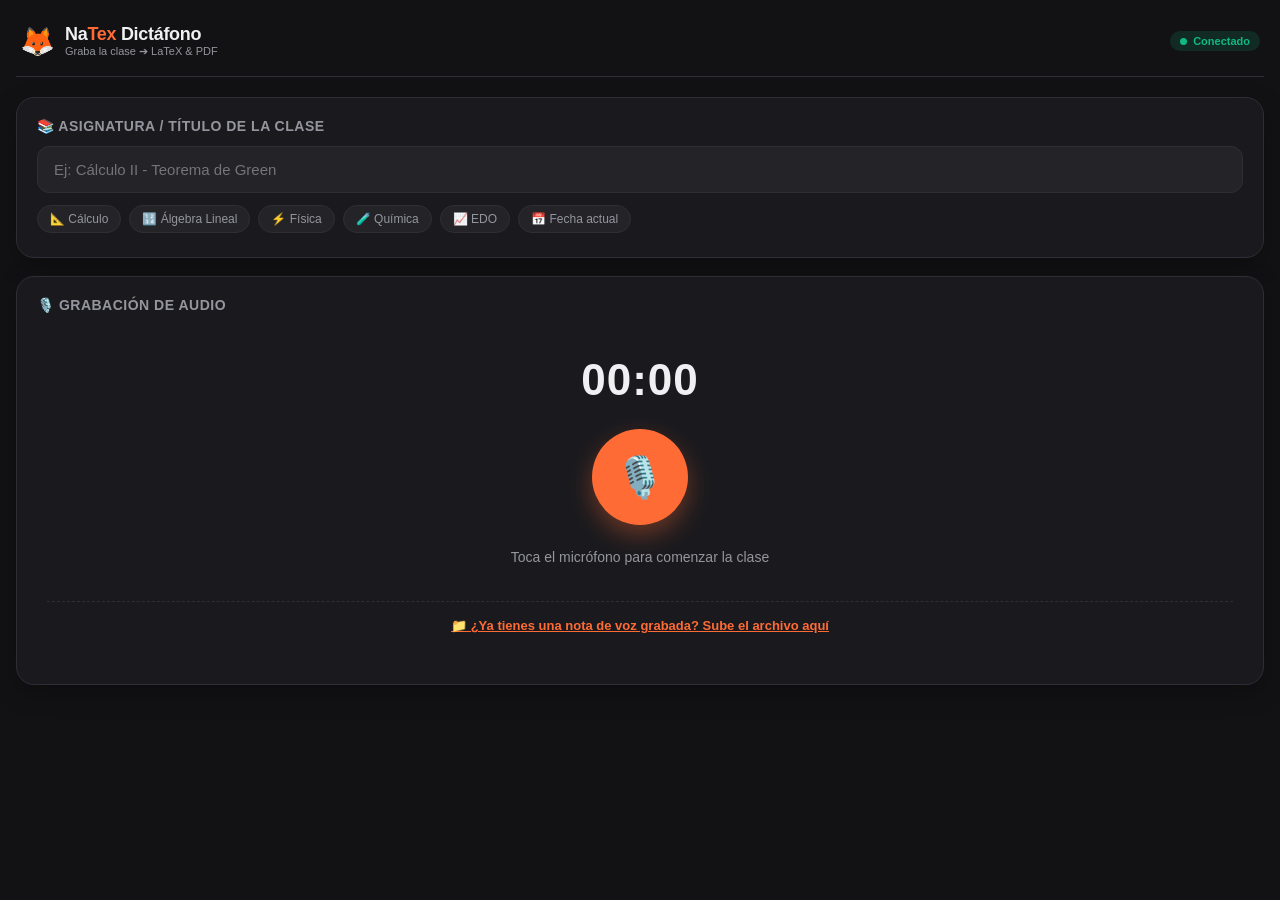
==== static/voice.html @ cf0a9308 "feat: release oficial v0.1 de NaTex Studio 🦊" ====
<!DOCTYPE html>
<html lang="es">
<head>
    <meta charset="UTF-8">
    <meta name="viewport" content="width=device-width, initial-scale=1.0, maximum-scale=1.0, user-scalable=no">
    <title>NaTex · Dictáfono de Clases a LaTeX</title>
    <link rel="icon" href="data:image/svg+xml,<svg xmlns=%22http://www.w3.org/2000/svg%22 viewBox=%220%22><text y=%2226%22 font-size=%2226%22>🎙️</text></svg>">
    <style>
        :root {
            --bg-body: #121214;
            --bg-card: #1a1a1e;
            --bg-card-subtle: #232328;
            --fox-orange: #FF6B35;
            --fox-orange-glow: rgba(255, 107, 53, 0.35);
            --fox-orange-hover: #ff7d4d;
            --text-main: #f0f0f2;
            --text-muted: #95959e;
            --border-color: #2e2e36;
            --success: #10B981;
            --error: #EF4444;
            --radius-lg: 18px;
            --radius-md: 12px;
            --radius-sm: 8px;
        }

        * {
            box-sizing: border-box;
            margin: 0;
            padding: 0;
            font-family: -apple-system, BlinkMacSystemFont, "Segoe UI", Roboto, Helvetica, Arial, sans-serif;
            -webkit-tap-highlight-color: transparent;
        }

        body {
            background-color: var(--bg-body);
            color: var(--text-main);
            min-height: 100vh;
            display: flex;
            flex-direction: column;
            padding: 16px;
            padding-bottom: 40px;
        }

        .header {
            display: flex;
            align-items: center;
            justify-content: space-between;
            padding: 8px 4px 18px 4px;
            border-bottom: 1px solid var(--border-color);
            margin-bottom: 20px;
        }

        .header-brand {
            display: flex;
            align-items: center;
            gap: 10px;
        }

        .header-logo {
            font-size: 28px;
        }

        .header-title {
            font-size: 18px;
            font-weight: 700;
            letter-spacing: -0.3px;
        }

        .header-title span {
            color: var(--fox-orange);
        }

        .header-subtitle {
            font-size: 11px;
            color: var(--text-muted);
        }

        .server-pill {
            font-size: 11px;
            padding: 4px 10px;
            border-radius: 20px;
            background: rgba(16, 185, 129, 0.15);
            color: var(--success);
            font-weight: 600;
            display: flex;
            align-items: center;
            gap: 6px;
        }

        .server-pill.offline {
            background: rgba(239, 68, 68, 0.15);
            color: var(--error);
        }

        .server-pill::before {
            content: '';
            width: 7px;
            height: 7px;
            border-radius: 50%;
            background: currentColor;
            display: inline-block;
        }

        .card {
            background: var(--bg-card);
            border: 1px solid var(--border-color);
            border-radius: var(--radius-lg);
            padding: 20px;
            margin-bottom: 18px;
            box-shadow: 0 8px 24px rgba(0, 0, 0, 0.25);
        }

        .card-title {
            font-size: 14px;
            font-weight: 600;
            color: var(--text-muted);
            text-transform: uppercase;
            letter-spacing: 0.5px;
            margin-bottom: 12px;
            display: flex;
            align-items: center;
            gap: 8px;
        }

        .input-group {
            margin-bottom: 12px;
        }

        .input-field {
            width: 100%;
            background: var(--bg-card-subtle);
            border: 1px solid var(--border-color);
            border-radius: var(--radius-md);
            padding: 14px 16px;
            color: var(--text-main);
            font-size: 15px;
            outline: none;
            transition: border-color 0.2s, box-shadow 0.2s;
        }

        .input-field:focus {
            border-color: var(--fox-orange);
            box-shadow: 0 0 0 3px var(--fox-orange-glow);
        }

        .chips-container {
            display: flex;
            gap: 8px;
            overflow-x: auto;
            padding-bottom: 4px;
            scrollbar-width: none;
        }
        .chips-container::-webkit-scrollbar { display: none; }

        .chip {
            background: var(--bg-card-subtle);
            border: 1px solid var(--border-color);
            color: var(--text-muted);
            font-size: 12px;
            padding: 6px 12px;
            border-radius: 20px;
            white-space: nowrap;
            cursor: pointer;
            transition: all 0.2s;
        }

        .chip:hover, .chip:active {
            background: var(--fox-orange);
            color: #fff;
            border-color: var(--fox-orange);
        }

        /* Área de Grabación */
        .recording-box {
            display: flex;
            flex-direction: column;
            align-items: center;
            justify-content: center;
            padding: 30px 10px;
            text-align: center;
        }

        .timer-display {
            font-size: 44px;
            font-weight: 800;
            letter-spacing: 1px;
            font-variant-numeric: tabular-nums;
            margin-bottom: 24px;
            color: var(--text-main);
        }

        .timer-display.recording {
            color: var(--fox-orange);
            text-shadow: 0 0 20px var(--fox-orange-glow);
        }

        .mic-btn-wrapper {
            position: relative;
            margin-bottom: 24px;
        }

        .mic-pulse-ring {
            position: absolute;
            top: -15px;
            left: -15px;
            right: -15px;
            bottom: -15px;
            border-radius: 50%;
            border: 3px solid var(--fox-orange);
            opacity: 0;
            pointer-events: none;
        }

        .recording .mic-pulse-ring {
            animation: pulse-ring 1.8s infinite ease-out;
        }

        @keyframes pulse-ring {
            0% { transform: scale(0.9); opacity: 0.8; }
            50% { transform: scale(1.3); opacity: 0.2; }
            100% { transform: scale(1.5); opacity: 0; }
        }

        .btn-mic {
            width: 96px;
            height: 96px;
            border-radius: 50%;
            border: none;
            background: var(--fox-orange);
            color: white;
            font-size: 40px;
            display: flex;
            align-items: center;
            justify-content: center;
            cursor: pointer;
            box-shadow: 0 10px 25px var(--fox-orange-glow);
            transition: transform 0.2s, background 0.2s;
            position: relative;
            z-index: 2;
        }

        .btn-mic:active {
            transform: scale(0.92);
        }

        .btn-mic.recording {
            background: var(--error);
            box-shadow: 0 10px 25px rgba(239, 68, 68, 0.4);
            animation: breathe 1.5s infinite alternate;
        }

        @keyframes breathe {
            0% { transform: scale(1); }
            100% { transform: scale(1.06); }
        }

        .record-status-label {
            font-size: 14px;
            color: var(--text-muted);
            margin-bottom: 16px;
            font-weight: 500;
        }

        .recording-controls {
            display: flex;
            gap: 14px;
            margin-top: 10px;
        }

        .btn-action {
            display: flex;
            align-items: center;
            justify-content: center;
            gap: 8px;
            padding: 12px 20px;
            border-radius: var(--radius-md);
            border: 1px solid var(--border-color);
            background: var(--bg-card-subtle);
            color: var(--text-main);
            font-size: 14px;
            font-weight: 600;
            cursor: pointer;
            transition: all 0.2s;
        }

        .btn-action:active {
            transform: scale(0.96);
        }

        .btn-primary-action {
            background: var(--fox-orange);
            color: #fff;
            border: none;
            box-shadow: 0 6px 18px var(--fox-orange-glow);
            width: 100%;
            padding: 16px;
            font-size: 16px;
            border-radius: var(--radius-md);
            margin-top: 14px;
        }

        .btn-primary-action:disabled {
            opacity: 0.5;
            cursor: not-allowed;
            box-shadow: none;
        }

        audio {
            width: 100%;
            margin-top: 16px;
            border-radius: var(--radius-md);
            outline: none;
        }

        .upload-alternative {
            text-align: center;
            padding-top: 14px;
            border-top: 1px dashed var(--border-color);
            margin-top: 20px;
            width: 100%;
        }

        .upload-alternative-btn {
            background: none;
            border: none;
            color: var(--fox-orange);
            font-size: 13px;
            cursor: pointer;
            font-weight: 600;
            text-decoration: underline;
        }

        /* Panel de progreso */
        .progress-box {
            display: none;
            flex-direction: column;
            gap: 14px;
            margin-top: 20px;
        }

        .step-item {
            display: flex;
            align-items: center;
            gap: 12px;
            font-size: 13.5px;
            color: var(--text-muted);
            padding: 10px 14px;
            border-radius: var(--radius-md);
            background: var(--bg-card-subtle);
            border: 1px solid var(--border-color);
        }

        .step-item.active {
            color: var(--fox-orange);
            border-color: var(--fox-orange);
            background: rgba(255, 107, 53, 0.08);
            font-weight: 600;
        }

        .step-item.done {
            color: var(--success);
            border-color: rgba(16, 185, 129, 0.4);
            background: rgba(16, 185, 129, 0.08);
        }

        .spinner {
            width: 18px;
            height: 18px;
            border: 2px solid rgba(255, 107, 53, 0.3);
            border-top-color: var(--fox-orange);
            border-radius: 50%;
            animation: spin 0.8s linear infinite;
        }

        @keyframes spin {
            to { transform: rotate(360deg); }
        }

        /* Resultado de éxito */
        .result-box {
            display: none;
            flex-direction: column;
            gap: 16px;
        }

        .success-badge {
            display: flex;
            align-items: center;
            gap: 12px;
            background: rgba(16, 185, 129, 0.12);
            border: 1px solid rgba(16, 185, 129, 0.3);
            padding: 16px;
            border-radius: var(--radius-md);
            color: var(--success);
        }

        .success-badge .icon {
            font-size: 32px;
        }

        .format-card {
            background: var(--bg-card-subtle);
            border: 1px solid var(--border-color);
            border-radius: var(--radius-md);
            padding: 14px;
            font-size: 13px;
        }

        .format-title {
            color: var(--fox-orange);
            font-weight: 700;
            margin-bottom: 6px;
        }

        .format-list {
            margin-left: 20px;
            line-height: 1.6;
            color: var(--text-muted);
        }

        /* Banner de Clave Gemini */
        .api-key-banner {
            display: none;
            background: rgba(255, 107, 53, 0.1);
            border: 1px solid var(--fox-orange);
            border-radius: var(--radius-md);
            padding: 14px;
            margin-bottom: 18px;
        }

        .api-key-banner h4 {
            color: var(--fox-orange);
            font-size: 14px;
            margin-bottom: 6px;
        }

        .api-key-banner p {
            font-size: 12px;
            color: var(--text-muted);
            margin-bottom: 10px;
        }

        .api-key-input-row {
            display: flex;
            gap: 8px;
        }

        .hidden { display: none !important; }
    </style>
</head>
<body>

    <header class="header">
        <div class="header-brand">
            <div class="header-logo">🦊</div>
            <div>
                <div class="header-title">Na<span>Tex</span> Dictáfono</div>
                <div class="header-subtitle">Graba la clase ➔ LaTeX & PDF</div>
            </div>
        </div>
        <div class="server-pill" id="serverPill">Conectado</div>
    </header>

    <!-- Banner si falta la clave Gemini -->
    <div class="api-key-banner" id="apiKeyBanner">
        <h4>🔑 Clave Gratuita de Gemini Requerida</h4>
        <p>Para transcribir el audio y generar el código LaTeX de la clase, ingresa tu clave gratuita de <a href="https://aistudio.google.com/app/apikey" target="_blank" style="color:var(--fox-orange);">Google AI Studio</a>:</p>
        <div class="api-key-input-row">
            <input type="password" id="inputVoiceApiKey" class="input-field" placeholder="Pega tu API Key de Gemini...">
            <button class="btn-action" id="btnSaveKey" style="background:var(--fox-orange); color:#fff; border:none;">Guardar</button>
        </div>
    </div>

    <!-- Tarjeta de Título del Apunte -->
    <div class="card" id="cardMetadata">
        <div class="card-title">📚 Asignatura / Título de la Clase</div>
        <div class="input-group">
            <input type="text" id="classTitleInput" class="input-field" placeholder="Ej: Cálculo II - Teorema de Green">
        </div>
        <div class="chips-container">
            <button class="chip" onclick="setTitle('Cálculo')">📐 Cálculo</button>
            <button class="chip" onclick="setTitle('Álgebra Lineal')">🔢 Álgebra Lineal</button>
            <button class="chip" onclick="setTitle('Física')">⚡ Física</button>
            <button class="chip" onclick="setTitle('Química')">🧪 Química</button>
            <button class="chip" onclick="setTitle('Ecuaciones Diferenciales')">📈 EDO</button>
            <button class="chip" onclick="setDateTimeTitle()">📅 Fecha actual</button>
        </div>
    </div>

    <!-- Tarjeta del Dictáfono / Grabación -->
    <div class="card" id="cardRecorder">
        <div class="card-title">🎙️ Grabación de Audio</div>
        
        <div class="recording-box" id="recordingBox">
            <div class="timer-display" id="timerDisplay">00:00</div>
            
            <div class="mic-btn-wrapper">
                <div class="mic-pulse-ring" id="pulseRing"></div>
                <button class="btn-mic" id="btnMicToggle" title="Toca para grabar">
                    <span id="micIcon">🎙️</span>
                </button>
            </div>

            <div class="record-status-label" id="recordStatusLabel">Toca el micrófono para comenzar la clase</div>

            <div class="recording-controls hidden" id="recordControls">
                <button class="btn-action" id="btnPauseRecord">⏸️ Pausar</button>
                <button class="btn-action" id="btnStopRecord" style="color:var(--error); border-color:var(--error);">⏹️ Finalizar</button>
            </div>

            <audio id="audioPreview" controls class="hidden"></audio>

            <button class="btn-primary-action hidden" id="btnProcessVoice">
                ✨ Transcribir y Crear Apunte LaTeX
            </button>

            <div class="upload-alternative" id="uploadAlternative">
                <input type="file" id="fileAudioUpload" accept="audio/*" style="display:none;">
                <button class="upload-alternative-btn" onclick="document.getElementById('fileAudioUpload').click()">
                    📁 ¿Ya tienes una nota de voz grabada? Sube el archivo aquí
                </button>
            </div>
        </div>

        <!-- Estados del progreso IA -->
        <div class="progress-box" id="progressBox">
            <div class="step-item" id="stepUpload">
                <div class="step-icon">📤</div>
                <div class="step-label">1. Subiendo audio de la clase al servidor NaTex...</div>
            </div>
            <div class="step-item" id="stepGemini">
                <div class="step-icon">🧠</div>
                <div class="step-label">2. Gemini analizando audio y extrayendo conceptos matemáticos...</div>
            </div>
            <div class="step-item" id="stepLatex">
                <div class="step-icon">📝</div>
                <div class="step-label">3. Redactando Apunte LaTeX estructurado (Transcripción, Temas y Resumen)...</div>
            </div>
            <div class="step-item" id="stepCompile">
                <div class="step-icon">⚡</div>
                <div class="step-label">4. Compilando PDF listo para estudiar con Tectonic...</div>
            </div>
        </div>

        <!-- Resultado Final -->
        <div class="result-box" id="resultBox">
            <div class="success-badge">
                <div class="icon">🎉</div>
                <div>
                    <h3 style="font-size:16px; font-weight:700;">¡Apunte Creado con Éxito!</h3>
                    <p style="font-size:13px; color:var(--text-muted);" id="resultProjectName">Proyecto: Clase_...</p>
                </div>
            </div>

            <div class="format-card">
                <div class="format-title">📋 Estructura Generada en LaTeX:</div>
                <ol class="format-list">
                    <li><strong>Lo que dice textual la grabación:</strong> Transcripción fiel con fórmulas en $...$.</li>
                    <li><strong>Temas principales:</strong> Lista con viñetas \begin{itemize}.</li>
                    <li><strong>Un resumen bien pulido:</strong> Desarrollo pedagógico con teoremas y fórmulas en bloque.</li>
                </ol>
            </div>

            <div style="display:flex; flex-direction:column; gap:10px;">
                <a id="btnViewPdf" href="#" target="_blank" class="btn-primary-action" style="text-align:center; text-decoration:none;">
                    📄 Ver / Descargar PDF de la Clase
                </a>
                <a id="btnOpenEditor" href="/" class="btn-action" style="text-align:center; text-decoration:none; justify-content:center;">
                    💻 Abrir en el Editor NaTex (PC)
                </a>
                <button class="btn-action" onclick="resetRecorder()" style="justify-content:center;">
                    🎙️ Grabar otra clase
                </button>
            </div>
        </div>
    </div>

    <script>
        // Lógica del dictáfono
        let mediaRecorder = null;
        let audioChunks = [];
        let recordedBlob = null;
        let recordingStartTime = 0;
        let timerInterval = null;
        let isPaused = false;
        let base64Audio = null;
        let audioMimeType = 'audio/webm';

        const timerDisplay = document.getElementById('timerDisplay');
        const btnMicToggle = document.getElementById('btnMicToggle');
        const pulseRing = document.getElementById('pulseRing');
        const recordStatusLabel = document.getElementById('recordStatusLabel');
        const recordControls = document.getElementById('recordControls');
        const btnPauseRecord = document.getElementById('btnPauseRecord');
        const btnStopRecord = document.getElementById('btnStopRecord');
        const audioPreview = document.getElementById('audioPreview');
        const btnProcessVoice = document.getElementById('btnProcessVoice');
        const uploadAlternative = document.getElementById('uploadAlternative');
        const fileAudioUpload = document.getElementById('fileAudioUpload');
        const progressBox = document.getElementById('progressBox');
        const resultBox = document.getElementById('resultBox');
        const recordingBox = document.getElementById('recordingBox');
        const apiKeyBanner = document.getElementById('apiKeyBanner');
        const inputVoiceApiKey = document.getElementById('inputVoiceApiKey');
        const btnSaveKey = document.getElementById('btnSaveKey');
        const serverPill = document.getElementById('serverPill');
        const classTitleInput = document.getElementById('classTitleInput');

        // Comprobar estado del servidor y clave Gemini
        async function checkServerStatus() {
            try {
                const res = await fetch('/api/voice/status');
                if (res.ok) {
                    const data = await res.json();
                    serverPill.textContent = data.tunnel_url ? 'Nube Cloudflare ✓' : 'Wi-Fi Local ✓';
                    serverPill.classList.remove('offline');
                    if (!data.has_gemini_key) {
                        apiKeyBanner.style.display = 'block';
                    } else {
                        apiKeyBanner.style.display = 'none';
                    }
                }
            } catch (err) {
                serverPill.textContent = 'Desconectado';
                serverPill.classList.add('offline');
            }
        }

        btnSaveKey.onclick = async () => {
            const key = inputVoiceApiKey.value.trim();
            if (!key) return alert('Por favor ingresa una clave válida.');
            try {
                const res = await fetch('/api/config', {
                    method: 'POST',
                    headers: { 'Content-Type': 'application/json' },
                    body: JSON.stringify({ gemini_api_key: key })
                });
                if (res.ok) {
                    apiKeyBanner.style.display = 'none';
                    alert('¡Clave de Gemini guardada correctamente!');
                }
            } catch (e) {
                alert('Error al guardar la clave: ' + e);
            }
        };

        function setTitle(val) {
            classTitleInput.value = val;
        }

        function setDateTimeTitle() {
            const now = new Date();
            const d = now.toLocaleDateString('es-CL').replace(/\//g, '-');
            const h = now.getHours().toString().padStart(2, '0') + 'h' + now.getMinutes().toString().padStart(2, '0');
            classTitleInput.value = `Clase_${d}_${h}`;
        }

        // Manejo de la grabación
        btnMicToggle.onclick = () => {
            if (!mediaRecorder || mediaRecorder.state === 'inactive') {
                startRecording();
            } else if (mediaRecorder.state === 'recording') {
                stopRecording();
            }
        };

        btnPauseRecord.onclick = () => {
            if (!mediaRecorder) return;
            if (mediaRecorder.state === 'recording') {
                mediaRecorder.pause();
                isPaused = true;
                btnPauseRecord.textContent = '▶️ Reanudar';
                recordStatusLabel.textContent = 'Grabación pausada';
            } else if (mediaRecorder.state === 'paused') {
                mediaRecorder.resume();
                isPaused = false;
                btnPauseRecord.textContent = '⏸️ Pausar';
                recordStatusLabel.textContent = '🎙️ Grabando audio de la clase...';
            }
        };

        btnStopRecord.onclick = () => {
            stopRecording();
        };

        async function startRecording() {
            try {
                const stream = await navigator.mediaDevices.getUserMedia({ audio: true });
                audioChunks = [];
                
                // Priorizar formatos comunes de navegador móvil
                let mime = 'audio/webm';
                if (MediaRecorder.isTypeSupported('audio/webm;codecs=opus')) mime = 'audio/webm;codecs=opus';
                else if (MediaRecorder.isTypeSupported('audio/mp4')) mime = 'audio/mp4';
                else if (MediaRecorder.isTypeSupported('audio/aac')) mime = 'audio/aac';
                
                audioMimeType = mime;
                mediaRecorder = new MediaRecorder(stream, { mimeType: mime });

                mediaRecorder.ondataavailable = e => {
                    if (e.data.size > 0) audioChunks.push(e.data);
                };

                mediaRecorder.onstop = async () => {
                    recordedBlob = new Blob(audioChunks, { type: audioMimeType });
                    const audioUrl = URL.createObjectURL(recordedBlob);
                    audioPreview.src = audioUrl;
                    audioPreview.classList.remove('hidden');
                    btnProcessVoice.classList.remove('hidden');
                    btnProcessVoice.disabled = false;
                    recordStatusLabel.textContent = 'Audio listo para transcribir y convertir a LaTeX';
                    
                    // Convertir a base64
                    const reader = new FileReader();
                    reader.onloadend = () => {
                        const fullBase64 = reader.result;
                        base64Audio = fullBase64.split(',')[1];
                    };
                    reader.readAsDataURL(recordedBlob);

                    // Detener tracks de micrófono
                    stream.getTracks().forEach(t => t.stop());
                };

                mediaRecorder.start(1000);
                recordingStartTime = Date.now();
                clearInterval(timerInterval);
                timerInterval = setInterval(updateTimer, 500);

                // UI Grabando
                btnMicToggle.classList.add('recording');
                document.getElementById('recordingBox').classList.add('recording');
                timerDisplay.classList.add('recording');
                recordStatusLabel.textContent = '🎙️ Grabando clase en vivo...';
                recordControls.classList.remove('hidden');
                audioPreview.classList.add('hidden');
                btnProcessVoice.classList.add('hidden');
                uploadAlternative.classList.add('hidden');
            } catch (err) {
                alert('No se pudo acceder al micrófono. Asegúrate de dar permisos o usar una conexión HTTPS / Local: ' + err.message);
            }
        }

        function stopRecording() {
            if (mediaRecorder && mediaRecorder.state !== 'inactive') {
                mediaRecorder.stop();
            }
            clearInterval(timerInterval);
            btnMicToggle.classList.remove('recording');
            document.getElementById('recordingBox').classList.remove('recording');
            timerDisplay.classList.remove('recording');
            recordControls.classList.add('hidden');
        }

        function updateTimer() {
            if (isPaused) return;
            const elapsed = Math.floor((Date.now() - recordingStartTime) / 1000);
            const mins = Math.floor(elapsed / 60).toString().padStart(2, '0');
            const secs = (elapsed % 60).toString().padStart(2, '0');
            timerDisplay.textContent = `${mins}:${secs}`;
        }

        // Subir archivo de audio pre-grabado
        fileAudioUpload.onchange = e => {
            const file = e.target.files[0];
            if (!file) return;
            audioMimeType = file.type || 'audio/webm';
            const reader = new FileReader();
            reader.onload = () => {
                const fullBase64 = reader.result;
                base64Audio = fullBase64.split(',')[1];
                audioPreview.src = URL.createObjectURL(file);
                audioPreview.classList.remove('hidden');
                btnProcessVoice.classList.remove('hidden');
                btnProcessVoice.disabled = false;
                recordStatusLabel.textContent = `Archivo cargado: ${file.name}`;
                if (!classTitleInput.value) {
                    classTitleInput.value = file.name.replace(/\.[^/.]+$/, "");
                }
            };
            reader.readAsDataURL(file);
        };

        // Procesar audio con Gemini y compilar a LaTeX
        btnProcessVoice.onclick = async () => {
            if (!base64Audio) return alert('Por favor graba o sube un audio primero.');
            
            const title = classTitleInput.value.trim();
            const geminiKey = inputVoiceApiKey.value.trim();

            recordingBox.style.display = 'none';
            progressBox.style.display = 'flex';
            resultBox.style.display = 'none';

            const stepUpload = document.getElementById('stepUpload');
            const stepGemini = document.getElementById('stepGemini');
            const stepLatex = document.getElementById('stepLatex');
            const stepCompile = document.getElementById('stepCompile');

            stepUpload.classList.add('active');

            setTimeout(() => {
                stepUpload.classList.remove('active');
                stepUpload.classList.add('done');
                stepGemini.classList.add('active');
            }, 1200);

            try {
                const response = await fetch('/api/voice/process', {
                    method: 'POST',
                    headers: { 'Content-Type': 'application/json' },
                    body: JSON.stringify({
                        audio_base64: base64Audio,
                        mime_type: audioMimeType,
                        title: title,
                        gemini_api_key: geminiKey
                    })
                });

                const data = await response.json();

                if (!data.success) {
                    alert('Error: ' + data.error);
                    resetRecorder();
                    return;
                }

                stepGemini.classList.remove('active');
                stepGemini.classList.add('done');
                stepLatex.classList.add('done');
                stepCompile.classList.add('done');

                // Mostrar éxito
                setTimeout(() => {
                    progressBox.style.display = 'none';
                    resultBox.style.display = 'flex';
                    document.getElementById('resultProjectName').textContent = `Proyecto creado: ${data.project}`;
                    
                    const btnViewPdf = document.getElementById('btnViewPdf');
                    if (data.has_pdf && data.pdf_url) {
                        btnViewPdf.href = data.pdf_url;
                        btnViewPdf.style.display = 'block';
                    } else {
                        btnViewPdf.style.display = 'none';
                    }

                    const btnOpenEditor = document.getElementById('btnOpenEditor');
                    btnOpenEditor.href = `/?p=${encodeURIComponent(data.project)}`;
                }, 800);

            } catch (err) {
                alert('Error al conectar con el servidor: ' + err.message);
                resetRecorder();
            }
        };

        function resetRecorder() {
            mediaRecorder = null;
            audioChunks = [];
            recordedBlob = null;
            base64Audio = null;
            recordingBox.style.display = 'flex';
            progressBox.style.display = 'none';
            resultBox.style.display = 'none';
            timerDisplay.textContent = '00:00';
            recordStatusLabel.textContent = 'Toca el micrófono para comenzar la clase';
            audioPreview.classList.add('hidden');
            btnProcessVoice.classList.add('hidden');
            uploadAlternative.classList.remove('hidden');
            
            ['stepUpload', 'stepGemini', 'stepLatex', 'stepCompile'].forEach(id => {
                const el = document.getElementById(id);
                el.classList.remove('active', 'done');
            });
        }

        // Inicializar
        checkServerStatus();
    </script>
</body>
</html>
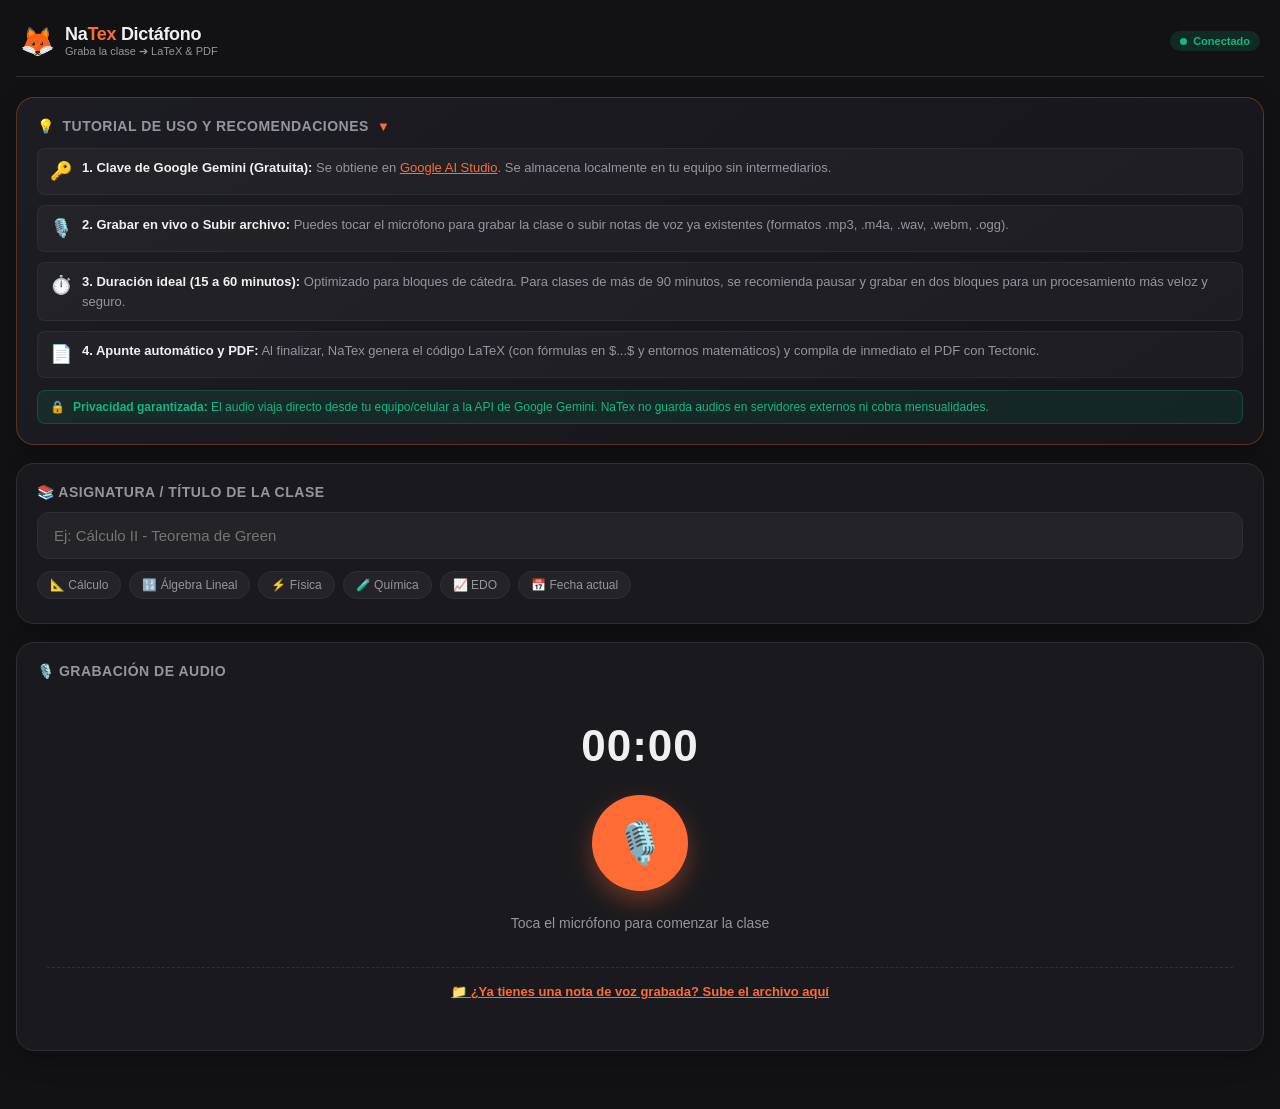
==== commit 62859167: "release: NaTex Studio v1.3.0 con arquitectura modular, instalador oficial y efectos de ambiente" ====
--- a/static/voice.html
+++ b/static/voice.html
@@ -471,6 +471,53 @@
         </div>
     </div>
 
+    <!-- Guía y Tutorial de Uso / Recomendaciones -->
+    <div class="card" id="cardTutorial" style="background: linear-gradient(145deg, rgba(30, 30, 36, 0.95), rgba(22, 22, 26, 0.95)); border: 1px solid rgba(255, 107, 53, 0.3);">
+        <div class="card-title" style="cursor: pointer; user-select: none; margin-bottom: 0;" onclick="toggleTutorial()">
+            <div style="display: flex; align-items: center; gap: 8px;">
+                <span>💡</span>
+                <span>Tutorial de Uso y Recomendaciones</span>
+            </div>
+            <span id="tutorialToggleIcon" style="font-size: 13px; color: var(--fox-orange); transition: transform 0.25s ease;">▼</span>
+        </div>
+        <div id="tutorialContent" style="margin-top: 14px;">
+            <div style="display: grid; grid-template-columns: 1fr; gap: 10px; font-size: 13px; line-height: 1.5; color: var(--text-muted);">
+                <div style="display: flex; gap: 10px; align-items: flex-start; background: rgba(255, 255, 255, 0.03); padding: 9px 12px; border-radius: var(--radius-sm); border: 1px solid rgba(255, 255, 255, 0.05);">
+                    <div style="font-size: 18px;">🔑</div>
+                    <div>
+                        <strong style="color: var(--text-main);">1. Clave de Google Gemini (Gratuita):</strong> Se obtiene en <a href="https://aistudio.google.com/app/apikey" target="_blank" style="color: var(--fox-orange); text-decoration: underline;">Google AI Studio</a>. Se almacena localmente en tu equipo sin intermediarios.
+                    </div>
+                </div>
+
+                <div style="display: flex; gap: 10px; align-items: flex-start; background: rgba(255, 255, 255, 0.03); padding: 9px 12px; border-radius: var(--radius-sm); border: 1px solid rgba(255, 255, 255, 0.05);">
+                    <div style="font-size: 18px;">🎙️</div>
+                    <div>
+                        <strong style="color: var(--text-main);">2. Grabar en vivo o Subir archivo:</strong> Puedes tocar el micrófono para grabar la clase o subir notas de voz ya existentes (formatos <code>.mp3</code>, <code>.m4a</code>, <code>.wav</code>, <code>.webm</code>, <code>.ogg</code>).
+                    </div>
+                </div>
+
+                <div style="display: flex; gap: 10px; align-items: flex-start; background: rgba(255, 255, 255, 0.03); padding: 9px 12px; border-radius: var(--radius-sm); border: 1px solid rgba(255, 255, 255, 0.05);">
+                    <div style="font-size: 18px;">⏱️</div>
+                    <div>
+                        <strong style="color: var(--text-main);">3. Duración ideal (15 a 60 minutos):</strong> Optimizado para bloques de cátedra. Para clases de más de 90 minutos, se recomienda pausar y grabar en dos bloques para un procesamiento más veloz y seguro.
+                    </div>
+                </div>
+
+                <div style="display: flex; gap: 10px; align-items: flex-start; background: rgba(255, 255, 255, 0.03); padding: 9px 12px; border-radius: var(--radius-sm); border: 1px solid rgba(255, 255, 255, 0.05);">
+                    <div style="font-size: 18px;">📄</div>
+                    <div>
+                        <strong style="color: var(--text-main);">4. Apunte automático y PDF:</strong> Al finalizar, NaTex genera el código LaTeX (con fórmulas en <code>$...$</code> y entornos matemáticos) y compila de inmediato el PDF con Tectonic.
+                    </div>
+                </div>
+            </div>
+
+            <div style="margin-top: 12px; padding: 9px 12px; border-radius: var(--radius-sm); background: rgba(16, 185, 129, 0.1); border: 1px solid rgba(16, 185, 129, 0.25); font-size: 12px; color: var(--success); display: flex; align-items: center; gap: 8px;">
+                <span>🔒</span>
+                <span><strong>Privacidad garantizada:</strong> El audio viaja directo desde tu equipo/celular a la API de Google Gemini. NaTex no guarda audios en servidores externos ni cobra mensualidades.</span>
+            </div>
+        </div>
+    </div>
+
     <!-- Tarjeta de Título del Apunte -->
     <div class="card" id="cardMetadata">
         <div class="card-title">📚 Asignatura / Título de la Clase</div>
@@ -606,6 +653,35 @@
         const serverPill = document.getElementById('serverPill');
         const classTitleInput = document.getElementById('classTitleInput');
 
+        function showVoiceToast(message, type = 'info') {
+            let toast = document.getElementById('voiceToastBanner');
+            if (!toast) {
+                toast = document.createElement('div');
+                toast.id = 'voiceToastBanner';
+                toast.style.cssText = 'position:fixed; bottom:20px; left:50%; transform:translateX(-50%) translateY(10px); z-index:99999; padding:12px 18px; border-radius:10px; font-size:13.5px; font-weight:600; box-shadow:0 8px 24px rgba(0,0,0,0.45); transition:all 0.25s ease; opacity:0; pointer-events:none; max-width:90vw; text-align:center;';
+                document.body.appendChild(toast);
+            }
+            toast.style.background = type === 'error' ? '#ef4444' : type === 'success' ? '#10b981' : '#1e293b';
+            toast.style.color = '#ffffff';
+            toast.textContent = (type === 'success' ? '✓ ' : type === 'error' ? '⚠️ ' : 'ℹ️ ') + message;
+            toast.style.opacity = '1';
+            toast.style.transform = 'translateX(-50%) translateY(0)';
+            clearTimeout(window._voiceToastTimer);
+            window._voiceToastTimer = setTimeout(() => {
+                toast.style.opacity = '0';
+                toast.style.transform = 'translateX(-50%) translateY(10px)';
+            }, 3500);
+        }
+
+        function toggleTutorial() {
+            const content = document.getElementById('tutorialContent');
+            const icon = document.getElementById('tutorialToggleIcon');
+            if (!content) return;
+            const isHidden = content.style.display === 'none';
+            content.style.display = isHidden ? 'block' : 'none';
+            if (icon) icon.style.transform = isHidden ? 'rotate(0deg)' : 'rotate(-90deg)';
+        }
+
         // Comprobar estado del servidor y clave Gemini
         async function checkServerStatus() {
             try {
@@ -628,7 +704,7 @@
 
         btnSaveKey.onclick = async () => {
             const key = inputVoiceApiKey.value.trim();
-            if (!key) return alert('Por favor ingresa una clave válida.');
+            if (!key) return showVoiceToast('Por favor ingresa una clave válida.', 'error');
             try {
                 const res = await fetch('/api/config', {
                     method: 'POST',
@@ -637,10 +713,10 @@
                 });
                 if (res.ok) {
                     apiKeyBanner.style.display = 'none';
-                    alert('¡Clave de Gemini guardada correctamente!');
+                    showVoiceToast('¡Clave de Gemini guardada correctamente!', 'success');
                 }
             } catch (e) {
-                alert('Error al guardar la clave: ' + e);
+                showVoiceToast('Error al guardar la clave: ' + e, 'error');
             }
         };
 
@@ -737,7 +813,7 @@
                 btnProcessVoice.classList.add('hidden');
                 uploadAlternative.classList.add('hidden');
             } catch (err) {
-                alert('No se pudo acceder al micrófono. Asegúrate de dar permisos o usar una conexión HTTPS / Local: ' + err.message);
+                showVoiceToast('No se pudo acceder al micrófono. Da permisos o usa conexión HTTPS/Local: ' + err.message, 'error');
             }
         }
 
@@ -783,7 +859,7 @@
 
         // Procesar audio con Gemini y compilar a LaTeX
         btnProcessVoice.onclick = async () => {
-            if (!base64Audio) return alert('Por favor graba o sube un audio primero.');
+            if (!base64Audio) return showVoiceToast('Por favor graba o sube un audio primero.', 'error');
             
             const title = classTitleInput.value.trim();
             const geminiKey = inputVoiceApiKey.value.trim();
@@ -820,7 +896,7 @@
                 const data = await response.json();
 
                 if (!data.success) {
-                    alert('Error: ' + data.error);
+                    showVoiceToast('Error: ' + data.error, 'error');
                     resetRecorder();
                     return;
                 }
@@ -849,7 +925,7 @@
                 }, 800);
 
             } catch (err) {
-                alert('Error al conectar con el servidor: ' + err.message);
+                showVoiceToast('Error al conectar con el servidor: ' + err.message, 'error');
                 resetRecorder();
             }
         };
